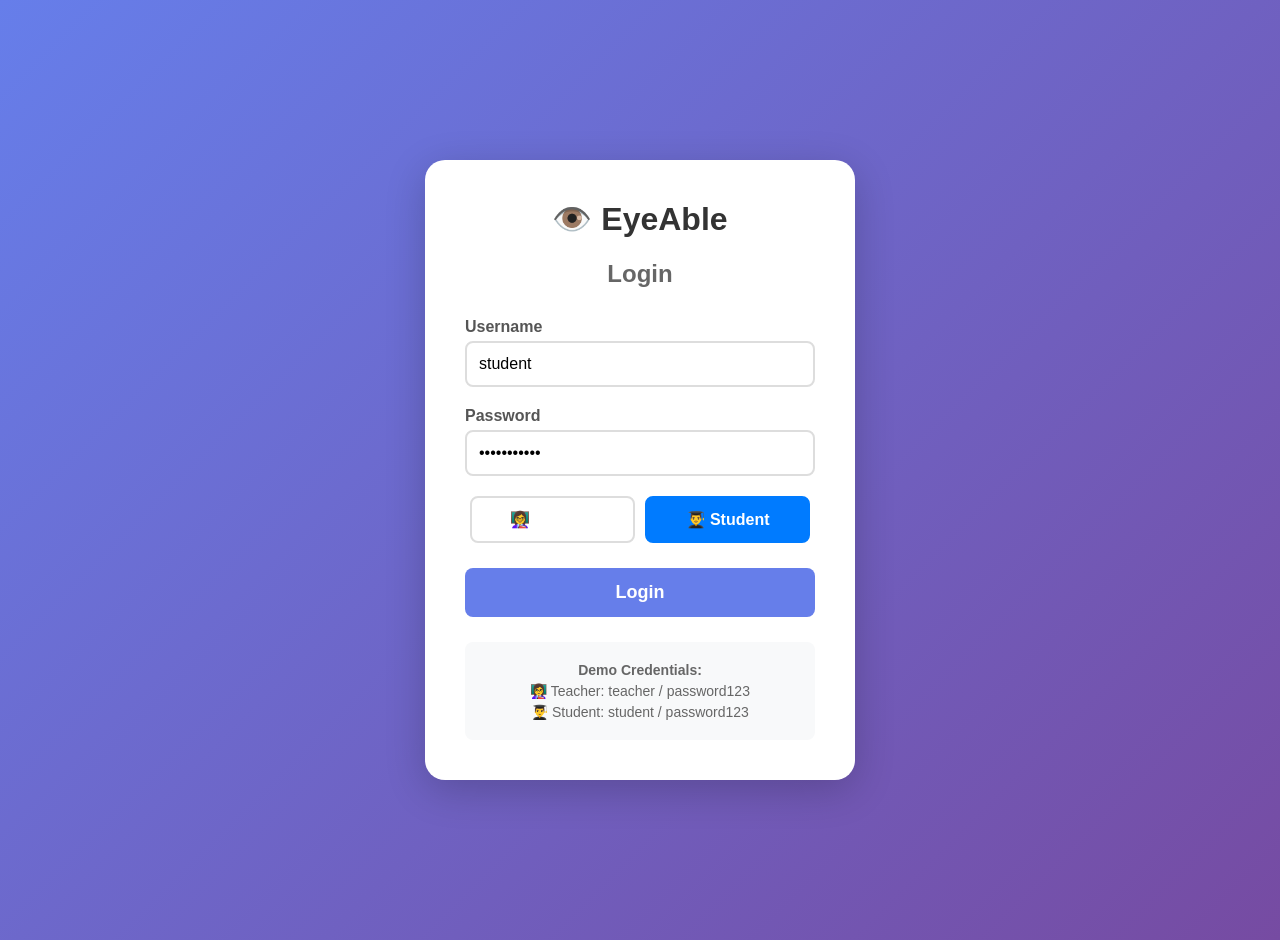
==== login.html @ e3585c5a "Add files via upload" ====
<!DOCTYPE html>
<html>
<head>
  <title>EyeAble - Login</title>
  <link rel="stylesheet" href="style.css">
  <style>
    body {
      font-family: Arial, sans-serif;
      display: flex;
      justify-content: center;
      align-items: center;
      height: 100vh;
      margin: 0;
      background: linear-gradient(135deg, #667eea 0%, #764ba2 100%);
    }
    
    .login-container {
      background: white;
      padding: 40px;
      border-radius: 20px;
      box-shadow: 0 10px 40px rgba(0,0,0,0.2);
      width: 350px;
      text-align: center;
    }
    
    .login-container h1 {
      margin-top: 0;
      color: #333;
      font-size: 32px;
    }
    
    .login-container h2 {
      color: #666;
      font-size: 24px;
      margin-bottom: 30px;
    }
    
    .input-group {
      margin-bottom: 20px;
      text-align: left;
    }
    
    .input-group label {
      display: block;
      margin-bottom: 5px;
      color: #555;
      font-weight: bold;
    }
    
    .input-group input {
      width: 100%;
      padding: 12px;
      border: 2px solid #ddd;
      border-radius: 8px;
      font-size: 16px;
      box-sizing: border-box;
      transition: border-color 0.3s;
    }
    
    .input-group input:focus {
      outline: none;
      border-color: #667eea;
    }
    
    .role-selector {
      display: flex;
      justify-content: space-between;
      margin-bottom: 25px;
    }
    
    .role-btn {
      flex: 1;
      padding: 12px;
      margin: 0 5px;
      border: 2px solid #ddd;
      background: white;
      border-radius: 8px;
      font-size: 16px;
      font-weight: bold;
      cursor: pointer;
      transition: all 0.3s;
    }
    
    .role-btn.active {
      background: #667eea;
      color: white;
      border-color: #667eea;
    }
    
    .role-btn.teacher.active {
      background: #28a745;
      border-color: #28a745;
    }
    
    .role-btn.student.active {
      background: #007bff;
      border-color: #007bff;
    }
    
    .login-btn {
      width: 100%;
      padding: 14px;
      background: #667eea;
      color: white;
      border: none;
      border-radius: 8px;
      font-size: 18px;
      font-weight: bold;
      cursor: pointer;
      transition: background 0.3s;
    }
    
    .login-btn:hover {
      background: #5a67d8;
    }
    
    .error-message {
      color: #dc3545;
      margin-top: 15px;
      font-size: 14px;
      display: none;
    }
    
    .demo-credentials {
      margin-top: 25px;
      padding: 15px;
      background: #f8f9fa;
      border-radius: 8px;
      font-size: 14px;
      color: #666;
    }
    
    .demo-credentials p {
      margin: 5px 0;
    }
  </style>
</head>
<body>
  <div class="login-container">
    <h1>👁️ EyeAble</h1>
    <h2>Login</h2>
    
    <div class="input-group">
      <label>Username</label>
      <input type="text" id="username" placeholder="Enter username" value="student">
    </div>
    
    <div class="input-group">
      <label>Password</label>
      <input type="password" id="password" placeholder="Enter password" value="password123">
    </div>
    
    <div class="role-selector">
      <button class="role-btn teacher" onclick="setRole('teacher')">👩‍🏫 Teacher</button>
      <button class="role-btn student active" onclick="setRole('student')">👨‍🎓 Student</button>
    </div>
    
    <button class="login-btn" onclick="login()">Login</button>
    
    <div class="error-message" id="errorMessage">Invalid username or password</div>
    
    <div class="demo-credentials">
      <p><strong>Demo Credentials:</strong></p>
      <p>👩‍🏫 Teacher: teacher / password123</p>
      <p>👨‍🎓 Student: student / password123</p>
    </div>
  </div>

  <script>
    let selectedRole = 'student';
    
    function setRole(role) {
      selectedRole = role;
      
      // Update button styles
      document.querySelectorAll('.role-btn').forEach(btn => {
        btn.classList.remove('active');
      });
      
      if (role === 'teacher') {
        document.querySelector('.role-btn.teacher').classList.add('active');
      } else {
        document.querySelector('.role-btn.student').classList.add('active');
      }
    }
    
    function login() {
      const username = document.getElementById('username').value;
      const password = document.getElementById('password').value;
      const errorMessage = document.getElementById('errorMessage');
      
      // Simple demo authentication
      if ((username === 'teacher' && password === 'password123') || 
          (username === 'student' && password === 'password123')) {
        
        // Store user info in localStorage
        localStorage.setItem('isLoggedIn', 'true');
        localStorage.setItem('username', username);
        localStorage.setItem('role', selectedRole);
        
        // Redirect based on selected role
        if (selectedRole === 'teacher') {
          window.location.href = 'teacher.html';
        } else {
          window.location.href = 'index.html';
        }
      } else {
        errorMessage.style.display = 'block';
      }
    }
    
    // Clear any existing login data when loading login page
    localStorage.removeItem('isLoggedIn');
    localStorage.removeItem('username');
    localStorage.removeItem('role');
  </script>
</body>
</html>
---- style.css ----
body {
  font-family: Arial, sans-serif;
  text-align: center;
  background: #eef6fb;
  margin: 0;
  padding: 20px;
}

h1 {
  margin-top: 20px;
}

#keyboard {
  display: grid;
  grid-template-columns: repeat(7, 1fr);
  gap: 12px;
  justify-content: center;
  margin: 30px auto;
  width: 90%;
  max-width: 1000px;
}

.key {
  padding: 20px;
  font-size: 22px;
  font-weight: bold;
  border-radius: 12px;
  border: 2px solid #444;
  background: #ffffff;
  color: #000000;
  cursor: pointer;
  box-shadow: 0 3px 6px rgba(0,0,0,0.2);
  transition: 0.2s ease;
}

.key.active {
  background-color: #90ee90 !important;
}

.key:hover {
  background-color: #e0e0e0;
}

textarea {
  width: 70%;
  font-size: 20px;
  padding: 12px;
  margin-top: 15px;
  border-radius: 10px;
  border: 2px solid #ccc;
  resize: none;
}

button {
  padding: 12px 20px;
  font-size: 16px;
  border-radius: 10px;
  border: none;
  background-color: green;
  color: white;
  cursor: pointer;
  transition: background-color 0.3s;
}

button:hover {
  background-color: darkgreen;
}

/* WebGazer container styles */
#webgazerVideoContainer {
  position: fixed !important;
  top: 20px !important;
  left: 20px !important;
  width: 220px !important;
  height: 165px !important;
  z-index: 9999 !important;
  overflow: hidden !important;
  border: 2px solid #444 !important;
  border-radius: 10px !important;
  background-color: #000 !important;
  box-shadow: 0 4px 8px rgba(0,0,0,0.2) !important;
}

#webgazerVideoContainer video {
  width: 100% !important;
  height: 100% !important;
  object-fit: cover !important;
  position: absolute !important;
  top: 50% !important;
  left: 50% !important;
  transform: translate(-50%, -50%) scaleX(1) !important;
}

#webgazerVideoContainer canvas {
  width: 100% !important;
  height: 100% !important;
  position: absolute !important;
  top: 50% !important;
  left: 50% !important;
  transform: translate(-50%, -50%) scaleX(1) !important;
  object-fit: cover !important;
  pointer-events: none !important;
}

#webgazerFaceOverlay,
#webgazerFaceFeedbackBox,
#webgazerPredictionPointsCanvas {
  width: 100% !important;
  height: 100% !important;
  position: absolute !important;
  top: 50% !important;
  left: 50% !important;
  transform: translate(-50%, -50%) scaleX(1) !important;
}

/* Loading indicator */
.loading {
  position: fixed;
  top: 50%;
  left: 50%;
  transform: translate(-50%, -50%);
  background: white;
  padding: 20px 40px;
  border-radius: 10px;
  box-shadow: 0 2px 20px rgba(0,0,0,0.2);
  z-index: 10000;
  font-size: 18px;
  border: 2px solid #007bff;
}

/* User info and logout */
.user-info {
  position: absolute;
  top: 20px;
  left: 20px;
  font-weight: bold;
  color: #333;
  background: white;
  padding: 8px 15px;
  border-radius: 20px;
  box-shadow: 0 2px 5px rgba(0,0,0,0.1);
}

.logout-btn {
  position: absolute;
  top: 20px;
  right: 20px;
  background-color: #dc3545;
  padding: 10px 20px;
  z-index: 1000;
}

.logout-btn:hover {
  background-color: #c82333;
}
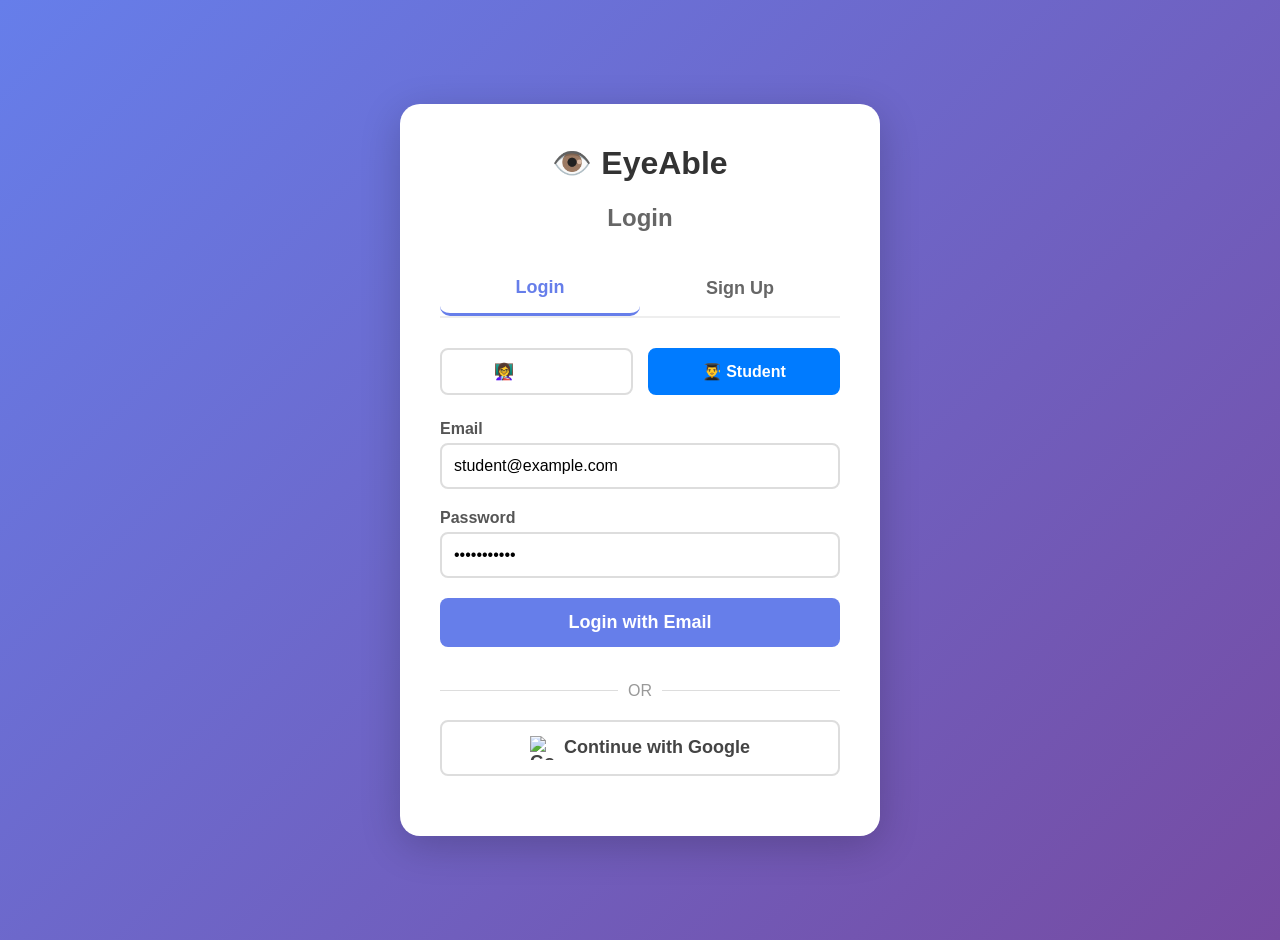
==== commit 280e9be6: "Add files via upload" ====
--- a/login.html
+++ b/login.html
@@ -1,7 +1,7 @@
 <!DOCTYPE html>
 <html>
 <head>
-  <title>EyeAble - Login</title>
+  <title>EyeAble - Authentication</title>
   <link rel="stylesheet" href="style.css">
   <style>
     body {
@@ -9,30 +9,73 @@
       display: flex;
       justify-content: center;
       align-items: center;
-      height: 100vh;
+      min-height: 100vh;
       margin: 0;
       background: linear-gradient(135deg, #667eea 0%, #764ba2 100%);
-    }
-    
-    .login-container {
+      padding: 20px;
+    }
+    
+    .auth-container {
       background: white;
       padding: 40px;
       border-radius: 20px;
       box-shadow: 0 10px 40px rgba(0,0,0,0.2);
-      width: 350px;
+      width: 400px;
+      max-width: 100%;
       text-align: center;
     }
     
-    .login-container h1 {
+    .auth-container h1 {
       margin-top: 0;
       color: #333;
       font-size: 32px;
     }
     
-    .login-container h2 {
+    .auth-container h2 {
       color: #666;
       font-size: 24px;
       margin-bottom: 30px;
+    }
+    
+    .tab-container {
+      display: flex;
+      margin-bottom: 30px;
+      border-bottom: 2px solid #eee;
+    }
+    
+    .tab {
+      flex: 1;
+      padding: 15px;
+      font-size: 18px;
+      font-weight: bold;
+      background: none;
+      border: none;
+      cursor: pointer;
+      color: #666;
+      transition: all 0.3s;
+    }
+    
+    .tab.active {
+      color: #667eea;
+      border-bottom: 3px solid #667eea;
+    }
+    
+    .tab.teacher-tab.active {
+      color: #28a745;
+      border-bottom-color: #28a745;
+    }
+    
+    .tab.student-tab.active {
+      color: #007bff;
+      border-bottom-color: #007bff;
+    }
+    
+    .auth-form {
+      display: none;
+    }
+    
+    .auth-form.active {
+      display: block;
     }
     
     .input-group {
@@ -62,42 +105,7 @@
       border-color: #667eea;
     }
     
-    .role-selector {
-      display: flex;
-      justify-content: space-between;
-      margin-bottom: 25px;
-    }
-    
-    .role-btn {
-      flex: 1;
-      padding: 12px;
-      margin: 0 5px;
-      border: 2px solid #ddd;
-      background: white;
-      border-radius: 8px;
-      font-size: 16px;
-      font-weight: bold;
-      cursor: pointer;
-      transition: all 0.3s;
-    }
-    
-    .role-btn.active {
-      background: #667eea;
-      color: white;
-      border-color: #667eea;
-    }
-    
-    .role-btn.teacher.active {
-      background: #28a745;
-      border-color: #28a745;
-    }
-    
-    .role-btn.student.active {
-      background: #007bff;
-      border-color: #007bff;
-    }
-    
-    .login-btn {
+    .auth-btn {
       width: 100%;
       padding: 14px;
       background: #667eea;
@@ -108,111 +116,473 @@
       font-weight: bold;
       cursor: pointer;
       transition: background 0.3s;
-    }
-    
-    .login-btn:hover {
+      margin-bottom: 15px;
+    }
+    
+    .auth-btn:hover {
       background: #5a67d8;
+    }
+    
+    .google-btn {
+      width: 100%;
+      padding: 14px;
+      background: white;
+      color: #444;
+      border: 2px solid #ddd;
+      border-radius: 8px;
+      font-size: 18px;
+      font-weight: bold;
+      cursor: pointer;
+      transition: all 0.3s;
+      display: flex;
+      align-items: center;
+      justify-content: center;
+      gap: 10px;
+      margin-bottom: 20px;
+    }
+    
+    .google-btn:hover {
+      background: #f8f9fa;
+      border-color: #4285f4;
+    }
+    
+    .google-btn img {
+      width: 24px;
+      height: 24px;
+    }
+    
+    .role-selector {
+      display: flex;
+      gap: 15px;
+      margin-bottom: 25px;
+    }
+    
+    .role-btn {
+      flex: 1;
+      padding: 12px;
+      border: 2px solid #ddd;
+      background: white;
+      border-radius: 8px;
+      font-size: 16px;
+      font-weight: bold;
+      cursor: pointer;
+      transition: all 0.3s;
+    }
+    
+    .role-btn.teacher.active {
+      background: #28a745;
+      color: white;
+      border-color: #28a745;
+    }
+    
+    .role-btn.student.active {
+      background: #007bff;
+      color: white;
+      border-color: #007bff;
     }
     
     .error-message {
       color: #dc3545;
-      margin-top: 15px;
+      margin: 15px 0;
       font-size: 14px;
       display: none;
-    }
-    
-    .demo-credentials {
-      margin-top: 25px;
-      padding: 15px;
-      background: #f8f9fa;
-      border-radius: 8px;
+      padding: 10px;
+      background: #f8d7da;
+      border-radius: 5px;
+    }
+    
+    .success-message {
+      color: #28a745;
+      margin: 15px 0;
       font-size: 14px;
+      display: none;
+      padding: 10px;
+      background: #d4edda;
+      border-radius: 5px;
+    }
+    
+    .switch-form {
+      margin-top: 20px;
       color: #666;
     }
     
-    .demo-credentials p {
-      margin: 5px 0;
+    .switch-form a {
+      color: #667eea;
+      text-decoration: none;
+      font-weight: bold;
+      cursor: pointer;
+    }
+    
+    .switch-form a:hover {
+      text-decoration: underline;
+    }
+    
+    .divider {
+      display: flex;
+      align-items: center;
+      text-align: center;
+      color: #999;
+      margin: 20px 0;
+    }
+    
+    .divider::before,
+    .divider::after {
+      content: '';
+      flex: 1;
+      border-bottom: 1px solid #ddd;
+    }
+    
+    .divider span {
+      padding: 0 10px;
     }
   </style>
 </head>
 <body>
-  <div class="login-container">
+  <div class="auth-container">
     <h1>👁️ EyeAble</h1>
-    <h2>Login</h2>
-    
-    <div class="input-group">
-      <label>Username</label>
-      <input type="text" id="username" placeholder="Enter username" value="student">
+    <h2 id="formTitle">Login</h2>
+    
+    <div class="tab-container">
+      <button class="tab login-tab active" onclick="switchTab('login')">Login</button>
+      <button class="tab signup-tab" onclick="switchTab('signup')">Sign Up</button>
     </div>
     
-    <div class="input-group">
-      <label>Password</label>
-      <input type="password" id="password" placeholder="Enter password" value="password123">
+    <!-- Login Form -->
+    <div id="loginForm" class="auth-form active">
+      <div class="role-selector">
+        <button class="role-btn teacher" onclick="setRole('teacher', 'login')">👩‍🏫 Teacher</button>
+        <button class="role-btn student active" onclick="setRole('student', 'login')">👨‍🎓 Student</button>
+      </div>
+      
+      <div class="input-group">
+        <label>Email</label>
+        <input type="email" id="loginEmail" placeholder="Enter your email" value="student@example.com">
+      </div>
+      
+      <div class="input-group">
+        <label>Password</label>
+        <input type="password" id="loginPassword" placeholder="Enter your password" value="password123">
+      </div>
+      
+      <button class="auth-btn" onclick="loginWithEmail()">Login with Email</button>
+      
+      <div class="divider">
+        <span>OR</span>
+      </div>
+      
+      <button class="google-btn" onclick="loginWithGoogle()">
+        <img src="https://www.google.com/favicon.ico" alt="Google">
+        Continue with Google
+      </button>
+      
+      <div class="error-message" id="loginError"></div>
     </div>
     
-    <div class="role-selector">
-      <button class="role-btn teacher" onclick="setRole('teacher')">👩‍🏫 Teacher</button>
-      <button class="role-btn student active" onclick="setRole('student')">👨‍🎓 Student</button>
-    </div>
-    
-    <button class="login-btn" onclick="login()">Login</button>
-    
-    <div class="error-message" id="errorMessage">Invalid username or password</div>
-    
-    <div class="demo-credentials">
-      <p><strong>Demo Credentials:</strong></p>
-      <p>👩‍🏫 Teacher: teacher / password123</p>
-      <p>👨‍🎓 Student: student / password123</p>
+    <!-- Signup Form -->
+    <div id="signupForm" class="auth-form">
+      <div class="role-selector">
+        <button class="role-btn teacher" onclick="setRole('teacher', 'signup')">👩‍🏫 Teacher</button>
+        <button class="role-btn student active" onclick="setRole('student', 'signup')">👨‍🎓 Student</button>
+      </div>
+      
+      <div class="input-group">
+        <label>Full Name</label>
+        <input type="text" id="signupName" placeholder="Enter your full name">
+      </div>
+      
+      <div class="input-group">
+        <label>Email</label>
+        <input type="email" id="signupEmail" placeholder="Enter your email">
+      </div>
+      
+      <div class="input-group">
+        <label>Password</label>
+        <input type="password" id="signupPassword" placeholder="Choose a password (min. 6 characters)">
+      </div>
+      
+      <div class="input-group">
+        <label>Confirm Password</label>
+        <input type="password" id="signupConfirmPassword" placeholder="Confirm your password">
+      </div>
+      
+      <button class="auth-btn" onclick="signupWithEmail()">Create Account</button>
+      
+      <div class="divider">
+        <span>OR</span>
+      </div>
+      
+      <button class="google-btn" onclick="loginWithGoogle()">
+        <img src="https://www.google.com/favicon.ico" alt="Google">
+        Sign up with Google
+      </button>
+      
+      <div class="success-message" id="signupSuccess"></div>
+      <div class="error-message" id="signupError"></div>
     </div>
   </div>
 
+  <script src="https://www.gstatic.com/firebasejs/8.10.0/firebase-app.js"></script>
+  <script src="https://www.gstatic.com/firebasejs/8.10.0/firebase-auth.js"></script>
+  <script src="https://www.gstatic.com/firebasejs/8.10.0/firebase-database.js"></script>
+
   <script>
+    // Firebase Configuration
+    const firebaseConfig = {
+      apiKey: "AIzaSyAvOGMmLgbeZwpVpOAWeH5ilU077uOmz2s",
+      authDomain: "eyeable-2026.firebaseapp.com",
+      databaseURL: "https://eyeable-2026-default-rtdb.firebaseio.com",
+      projectId: "eyeable-2026",
+      storageBucket: "eyeable-2026.firebasestorage.app",
+      messagingSenderId: "29944050006",
+      appId: "1:29944050006:web:33515697c3aac35432e6f7",
+      measurementId: "G-YMPV5EPEDV"
+    };
+
+    // Initialize Firebase
+    firebase.initializeApp(firebaseConfig);
+    const auth = firebase.auth();
+    const database = firebase.database();
+
+    // State variables
     let selectedRole = 'student';
-    
-    function setRole(role) {
+    let currentForm = 'login';
+
+    // Sign out any existing user on page load to force account selection
+    auth.signOut();
+
+    // Tab switching
+    function switchTab(tab) {
+      currentForm = tab;
+      
+      // Update tab styles
+      document.querySelectorAll('.tab').forEach(t => t.classList.remove('active'));
+      if (tab === 'login') {
+        document.querySelector('.login-tab').classList.add('active');
+        document.getElementById('loginForm').classList.add('active');
+        document.getElementById('signupForm').classList.remove('active');
+        document.getElementById('formTitle').textContent = 'Login';
+      } else {
+        document.querySelector('.signup-tab').classList.add('active');
+        document.getElementById('signupForm').classList.add('active');
+        document.getElementById('loginForm').classList.remove('active');
+        document.getElementById('formTitle').textContent = 'Sign Up';
+      }
+      
+      // Reset role to student for both forms
+      setRole('student', tab);
+    }
+
+    // Role selection
+    function setRole(role, form) {
       selectedRole = role;
       
-      // Update button styles
-      document.querySelectorAll('.role-btn').forEach(btn => {
+      // Update button styles for the active form
+      const formSelector = form === 'login' ? '#loginForm' : '#signupForm';
+      document.querySelectorAll(`${formSelector} .role-btn`).forEach(btn => {
         btn.classList.remove('active');
       });
       
       if (role === 'teacher') {
-        document.querySelector('.role-btn.teacher').classList.add('active');
+        document.querySelector(`${formSelector} .role-btn.teacher`).classList.add('active');
       } else {
-        document.querySelector('.role-btn.student').classList.add('active');
-      }
-    }
-    
-    function login() {
-      const username = document.getElementById('username').value;
-      const password = document.getElementById('password').value;
-      const errorMessage = document.getElementById('errorMessage');
-      
-      // Simple demo authentication
-      if ((username === 'teacher' && password === 'password123') || 
-          (username === 'student' && password === 'password123')) {
-        
-        // Store user info in localStorage
-        localStorage.setItem('isLoggedIn', 'true');
-        localStorage.setItem('username', username);
-        localStorage.setItem('role', selectedRole);
-        
-        // Redirect based on selected role
-        if (selectedRole === 'teacher') {
-          window.location.href = 'teacher.html';
+        document.querySelector(`${formSelector} .role-btn.student`).classList.add('active');
+      }
+    }
+
+    // Email/Password Signup
+    async function signupWithEmail() {
+      const name = document.getElementById('signupName').value;
+      const email = document.getElementById('signupEmail').value;
+      const password = document.getElementById('signupPassword').value;
+      const confirmPassword = document.getElementById('signupConfirmPassword').value;
+      
+      // Clear previous messages
+      document.getElementById('signupError').style.display = 'none';
+      document.getElementById('signupSuccess').style.display = 'none';
+      
+      // Validation
+      if (!name || !email || !password || !confirmPassword) {
+        showError('signupError', 'Please fill in all fields');
+        return;
+      }
+      
+      if (password.length < 6) {
+        showError('signupError', 'Password must be at least 6 characters');
+        return;
+      }
+      
+      if (password !== confirmPassword) {
+        showError('signupError', 'Passwords do not match');
+        return;
+      }
+      
+      try {
+        // Create user with email and password
+        const userCredential = await auth.createUserWithEmailAndPassword(email, password);
+        const user = userCredential.user;
+        
+        // Update profile with display name
+        await user.updateProfile({
+          displayName: name
+        });
+        
+        // Save user data to database
+        await database.ref('users/' + user.uid).set({
+          name: name,
+          email: email,
+          role: selectedRole,
+          createdAt: new Date().toISOString()
+        });
+        
+        // Show success message
+        showSuccess('signupSuccess', 'Account created successfully! Redirecting...');
+        
+        // Redirect after short delay
+        setTimeout(() => {
+          redirectToDashboard(selectedRole);
+        }, 1500);
+        
+      } catch (error) {
+        console.error('Signup error:', error);
+        let errorMessage = 'Signup failed. ';
+        switch (error.code) {
+          case 'auth/email-already-in-use':
+            errorMessage += 'Email is already registered.';
+            break;
+          case 'auth/invalid-email':
+            errorMessage += 'Invalid email address.';
+            break;
+          case 'auth/weak-password':
+            errorMessage += 'Password is too weak.';
+            break;
+          default:
+            errorMessage += error.message;
+        }
+        showError('signupError', errorMessage);
+      }
+    }
+
+    // Email/Password Login
+    async function loginWithEmail() {
+      const email = document.getElementById('loginEmail').value;
+      const password = document.getElementById('loginPassword').value;
+      
+      document.getElementById('loginError').style.display = 'none';
+      
+      if (!email || !password) {
+        showError('loginError', 'Please enter email and password');
+        return;
+      }
+      
+      try {
+        const userCredential = await auth.signInWithEmailAndPassword(email, password);
+        const user = userCredential.user;
+        
+        // Get user role from database
+        const snapshot = await database.ref('users/' + user.uid).once('value');
+        const userData = snapshot.val();
+        
+        if (userData && userData.role) {
+          redirectToDashboard(userData.role);
         } else {
-          window.location.href = 'index.html';
+          // If no role found, assign the selected role
+          await database.ref('users/' + user.uid).update({
+            role: selectedRole
+          });
+          redirectToDashboard(selectedRole);
         }
+        
+      } catch (error) {
+        console.error('Login error:', error);
+        let errorMessage = 'Login failed. ';
+        switch (error.code) {
+          case 'auth/user-not-found':
+            errorMessage += 'User not found.';
+            break;
+          case 'auth/wrong-password':
+            errorMessage += 'Incorrect password.';
+            break;
+          case 'auth/invalid-email':
+            errorMessage += 'Invalid email address.';
+            break;
+          case 'auth/user-disabled':
+            errorMessage += 'This account has been disabled.';
+            break;
+          default:
+            errorMessage += error.message;
+        }
+        showError('loginError', errorMessage);
+      }
+    }
+
+    // Google Sign-In - FIXED VERSION
+    async function loginWithGoogle() {
+      const provider = new firebase.auth.GoogleAuthProvider();
+      
+      // Force account selection every time
+      provider.setCustomParameters({
+        prompt: 'select_account',
+        authuser: '-1'
+      });
+      
+      try {
+        const result = await auth.signInWithPopup(provider);
+        const user = result.user;
+        
+        // Check if user exists in database
+        const snapshot = await database.ref('users/' + user.uid).once('value');
+        
+        if (!snapshot.exists()) {
+          // New user - save to database with selected role
+          await database.ref('users/' + user.uid).set({
+            name: user.displayName,
+            email: user.email,
+            role: selectedRole,
+            createdAt: new Date().toISOString()
+          });
+          redirectToDashboard(selectedRole);
+        } else {
+          // Existing user - get role from database
+          const userData = snapshot.val();
+          redirectToDashboard(userData.role);
+        }
+        
+      } catch (error) {
+        console.error('Google login error:', error);
+        const errorElement = currentForm === 'login' ? 'loginError' : 'signupError';
+        showError(errorElement, 'Google sign-in failed: ' + error.message);
+      }
+    }
+
+    function redirectToDashboard(role) {
+      // Store minimal info in localStorage for UI
+      localStorage.setItem('isLoggedIn', 'true');
+      localStorage.setItem('username', auth.currentUser.displayName || auth.currentUser.email);
+      localStorage.setItem('role', role);
+      
+      // Redirect based on role
+      if (role === 'teacher') {
+        window.location.href = 'teacher.html';
       } else {
-        errorMessage.style.display = 'block';
-      }
-    }
-    
-    // Clear any existing login data when loading login page
-    localStorage.removeItem('isLoggedIn');
-    localStorage.removeItem('username');
-    localStorage.removeItem('role');
+        window.location.href = 'index.html';
+      }
+    }
+
+    // Helper functions
+    function showError(elementId, message) {
+      const element = document.getElementById(elementId);
+      element.textContent = message;
+      element.style.display = 'block';
+    }
+
+    function showSuccess(elementId, message) {
+      const element = document.getElementById(elementId);
+      element.textContent = message;
+      element.style.display = 'block';
+    }
+
+    // Initialize with student role
+    setRole('student', 'login');
   </script>
 </body>
 </html>
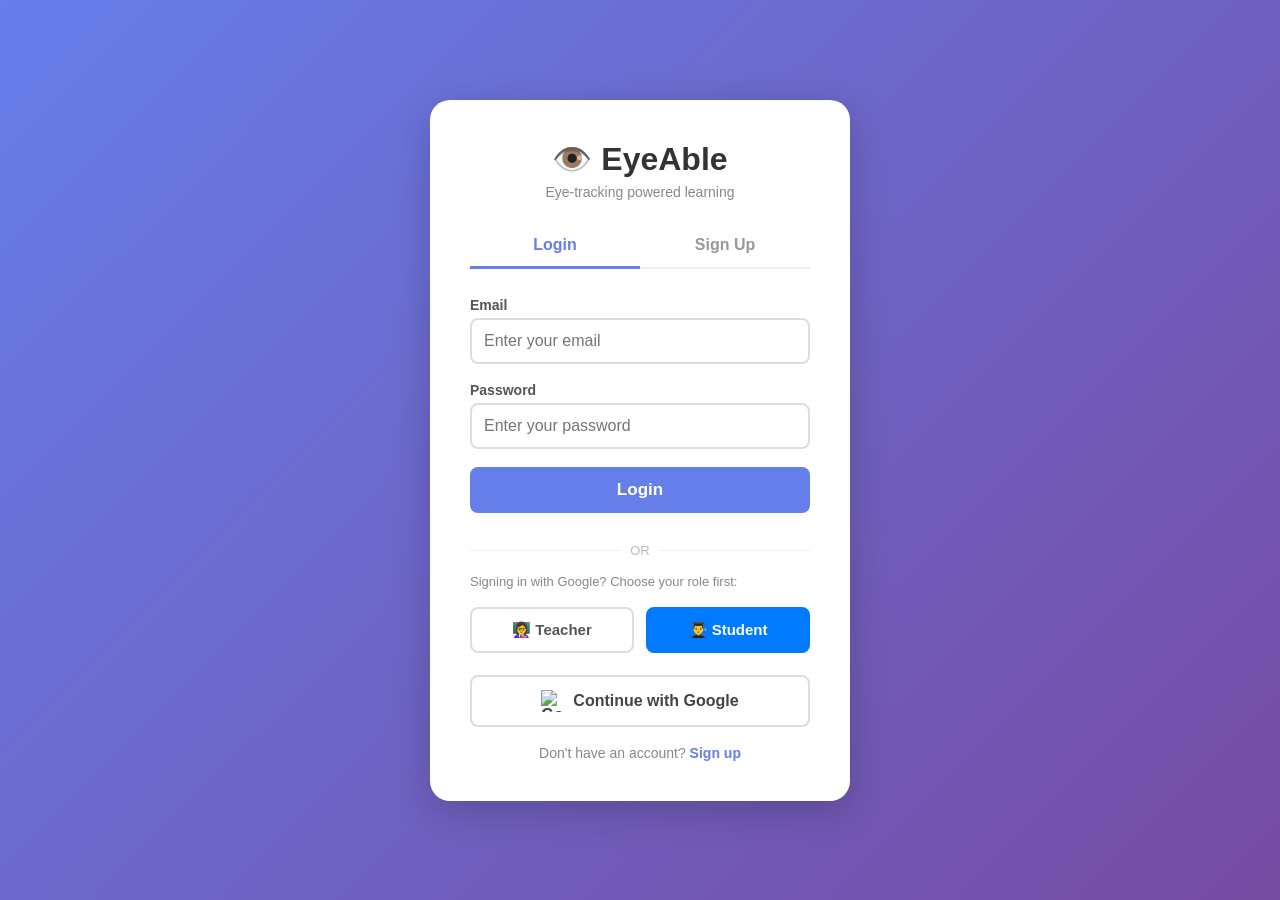
==== commit 0dcd70fb: "Enhance Teacher Dashboard UI and functionality - Updated page title to "EyeAble - Teacher Dashboard"" ====
--- a/login.html
+++ b/login.html
@@ -1,332 +1,218 @@
 <!DOCTYPE html>
 <html>
 <head>
-  <title>EyeAble - Authentication</title>
-  <link rel="stylesheet" href="style.css">
+  <title>EyeAble - Login</title>
   <style>
+    * { box-sizing: border-box; margin: 0; padding: 0; }
     body {
       font-family: Arial, sans-serif;
       display: flex;
       justify-content: center;
       align-items: center;
       min-height: 100vh;
-      margin: 0;
       background: linear-gradient(135deg, #667eea 0%, #764ba2 100%);
       padding: 20px;
     }
-    
     .auth-container {
       background: white;
       padding: 40px;
       border-radius: 20px;
       box-shadow: 0 10px 40px rgba(0,0,0,0.2);
-      width: 400px;
+      width: 420px;
       max-width: 100%;
       text-align: center;
     }
-    
-    .auth-container h1 {
-      margin-top: 0;
-      color: #333;
-      font-size: 32px;
-    }
-    
-    .auth-container h2 {
-      color: #666;
-      font-size: 24px;
-      margin-bottom: 30px;
-    }
-    
+    .auth-container h1 { color: #333; font-size: 32px; margin-bottom: 6px; }
+    .auth-container .subtitle { color: #888; font-size: 14px; margin-bottom: 24px; }
     .tab-container {
       display: flex;
-      margin-bottom: 30px;
+      margin-bottom: 28px;
       border-bottom: 2px solid #eee;
     }
-    
     .tab {
       flex: 1;
-      padding: 15px;
-      font-size: 18px;
+      padding: 12px;
+      font-size: 16px;
       font-weight: bold;
       background: none;
       border: none;
       cursor: pointer;
-      color: #666;
-      transition: all 0.3s;
-    }
-    
-    .tab.active {
-      color: #667eea;
-      border-bottom: 3px solid #667eea;
-    }
-    
-    .tab.teacher-tab.active {
-      color: #28a745;
-      border-bottom-color: #28a745;
-    }
-    
-    .tab.student-tab.active {
-      color: #007bff;
-      border-bottom-color: #007bff;
-    }
-    
-    .auth-form {
-      display: none;
-    }
-    
-    .auth-form.active {
-      display: block;
-    }
-    
-    .input-group {
-      margin-bottom: 20px;
-      text-align: left;
-    }
-    
-    .input-group label {
-      display: block;
-      margin-bottom: 5px;
-      color: #555;
-      font-weight: bold;
-    }
-    
+      color: #999;
+      transition: color 0.2s;
+    }
+    .tab.active { color: #667eea; border-bottom: 3px solid #667eea; margin-bottom: -2px; }
+    .auth-form { display: none; }
+    .auth-form.active { display: block; }
+    .input-group { margin-bottom: 18px; text-align: left; }
+    .input-group label { display: block; margin-bottom: 5px; color: #555; font-weight: bold; font-size: 14px; }
     .input-group input {
       width: 100%;
       padding: 12px;
       border: 2px solid #ddd;
       border-radius: 8px;
       font-size: 16px;
-      box-sizing: border-box;
-      transition: border-color 0.3s;
-    }
-    
-    .input-group input:focus {
-      outline: none;
-      border-color: #667eea;
-    }
-    
-    .auth-btn {
-      width: 100%;
-      padding: 14px;
-      background: #667eea;
-      color: white;
-      border: none;
-      border-radius: 8px;
-      font-size: 18px;
-      font-weight: bold;
-      cursor: pointer;
-      transition: background 0.3s;
-      margin-bottom: 15px;
-    }
-    
-    .auth-btn:hover {
-      background: #5a67d8;
-    }
-    
-    .google-btn {
-      width: 100%;
-      padding: 14px;
-      background: white;
-      color: #444;
-      border: 2px solid #ddd;
-      border-radius: 8px;
-      font-size: 18px;
-      font-weight: bold;
-      cursor: pointer;
-      transition: all 0.3s;
-      display: flex;
-      align-items: center;
-      justify-content: center;
-      gap: 10px;
-      margin-bottom: 20px;
-    }
-    
-    .google-btn:hover {
-      background: #f8f9fa;
-      border-color: #4285f4;
-    }
-    
-    .google-btn img {
-      width: 24px;
-      height: 24px;
-    }
-    
+      transition: border-color 0.2s;
+    }
+    .input-group input:focus { outline: none; border-color: #667eea; }
     .role-selector {
       display: flex;
-      gap: 15px;
-      margin-bottom: 25px;
-    }
-    
+      gap: 12px;
+      margin-bottom: 22px;
+    }
+    .role-note { font-size: 13px; color: #888; margin-bottom: 18px; text-align: left; }
     .role-btn {
       flex: 1;
       padding: 12px;
       border: 2px solid #ddd;
       background: white;
       border-radius: 8px;
+      font-size: 15px;
+      font-weight: bold;
+      cursor: pointer;
+      transition: all 0.2s;
+      color: #555;
+    }
+    .role-btn.teacher.active { background: #28a745; color: white; border-color: #28a745; }
+    .role-btn.student.active { background: #007bff; color: white; border-color: #007bff; }
+    .auth-btn {
+      width: 100%;
+      padding: 13px;
+      background: #667eea;
+      color: white;
+      border: none;
+      border-radius: 8px;
+      font-size: 17px;
+      font-weight: bold;
+      cursor: pointer;
+      margin-bottom: 14px;
+      transition: background 0.2s;
+    }
+    .auth-btn:hover { background: #5a67d8; }
+    .google-btn {
+      width: 100%;
+      padding: 13px;
+      background: white;
+      color: #444;
+      border: 2px solid #ddd;
+      border-radius: 8px;
       font-size: 16px;
       font-weight: bold;
       cursor: pointer;
-      transition: all 0.3s;
-    }
-    
-    .role-btn.teacher.active {
-      background: #28a745;
-      color: white;
-      border-color: #28a745;
-    }
-    
-    .role-btn.student.active {
-      background: #007bff;
-      color: white;
-      border-color: #007bff;
-    }
-    
-    .error-message {
+      display: flex;
+      align-items: center;
+      justify-content: center;
+      gap: 10px;
+      margin-bottom: 18px;
+      transition: all 0.2s;
+    }
+    .google-btn:hover { background: #f8f9fa; border-color: #4285f4; }
+    .google-btn img { width: 22px; height: 22px; }
+    .divider {
+      display: flex;
+      align-items: center;
+      color: #bbb;
+      margin: 16px 0;
+      font-size: 13px;
+    }
+    .divider::before, .divider::after { content: ''; flex: 1; border-bottom: 1px solid #eee; }
+    .divider span { padding: 0 10px; }
+    .error-msg {
       color: #dc3545;
-      margin: 15px 0;
+      background: #f8d7da;
+      border-radius: 6px;
+      padding: 10px;
       font-size: 14px;
+      margin-bottom: 12px;
       display: none;
+    }
+    .success-msg {
+      color: #155724;
+      background: #d4edda;
+      border-radius: 6px;
       padding: 10px;
-      background: #f8d7da;
-      border-radius: 5px;
-    }
-    
-    .success-message {
-      color: #28a745;
-      margin: 15px 0;
       font-size: 14px;
+      margin-bottom: 12px;
       display: none;
-      padding: 10px;
-      background: #d4edda;
-      border-radius: 5px;
-    }
-    
-    .switch-form {
-      margin-top: 20px;
-      color: #666;
-    }
-    
-    .switch-form a {
-      color: #667eea;
-      text-decoration: none;
-      font-weight: bold;
-      cursor: pointer;
-    }
-    
-    .switch-form a:hover {
-      text-decoration: underline;
-    }
-    
-    .divider {
-      display: flex;
-      align-items: center;
-      text-align: center;
-      color: #999;
-      margin: 20px 0;
-    }
-    
-    .divider::before,
-    .divider::after {
-      content: '';
-      flex: 1;
-      border-bottom: 1px solid #ddd;
-    }
-    
-    .divider span {
-      padding: 0 10px;
-    }
+    }
+    .switch-link { color: #888; font-size: 14px; margin-top: 10px; }
+    .switch-link a { color: #667eea; text-decoration: none; font-weight: bold; cursor: pointer; }
+    .switch-link a:hover { text-decoration: underline; }
   </style>
 </head>
 <body>
   <div class="auth-container">
     <h1>👁️ EyeAble</h1>
-    <h2 id="formTitle">Login</h2>
-    
+    <p class="subtitle">Eye-tracking powered learning</p>
+
     <div class="tab-container">
-      <button class="tab login-tab active" onclick="switchTab('login')">Login</button>
-      <button class="tab signup-tab" onclick="switchTab('signup')">Sign Up</button>
+      <button class="tab active" onclick="switchTab('login')">Login</button>
+      <button class="tab" onclick="switchTab('signup')">Sign Up</button>
     </div>
-    
-    <!-- Login Form -->
+
+    <!-- LOGIN FORM -->
     <div id="loginForm" class="auth-form active">
+      <div class="input-group">
+        <label>Email</label>
+        <input type="email" id="loginEmail" placeholder="Enter your email">
+      </div>
+      <div class="input-group">
+        <label>Password</label>
+        <input type="password" id="loginPassword" placeholder="Enter your password">
+      </div>
+      <div class="error-msg" id="loginError"></div>
+      <button class="auth-btn" onclick="loginWithEmail()">Login</button>
+      <div class="divider"><span>OR</span></div>
+      <p class="role-note">Signing in with Google? Choose your role first:</p>
       <div class="role-selector">
-        <button class="role-btn teacher" onclick="setRole('teacher', 'login')">👩‍🏫 Teacher</button>
-        <button class="role-btn student active" onclick="setRole('student', 'login')">👨‍🎓 Student</button>
-      </div>
-      
-      <div class="input-group">
-        <label>Email</label>
-        <input type="email" id="loginEmail" placeholder="Enter your email" value="student@example.com">
-      </div>
-      
-      <div class="input-group">
-        <label>Password</label>
-        <input type="password" id="loginPassword" placeholder="Enter your password" value="password123">
-      </div>
-      
-      <button class="auth-btn" onclick="loginWithEmail()">Login with Email</button>
-      
-      <div class="divider">
-        <span>OR</span>
-      </div>
-      
+        <button class="role-btn teacher" id="loginTeacherBtn" onclick="setLoginRole('teacher')">👩‍🏫 Teacher</button>
+        <button class="role-btn student active" id="loginStudentBtn" onclick="setLoginRole('student')">👨‍🎓 Student</button>
+      </div>
       <button class="google-btn" onclick="loginWithGoogle()">
         <img src="https://www.google.com/favicon.ico" alt="Google">
         Continue with Google
       </button>
-      
-      <div class="error-message" id="loginError"></div>
+      <div class="switch-link">Don't have an account? <a onclick="switchTab('signup')">Sign up</a></div>
     </div>
-    
-    <!-- Signup Form -->
+
+    <!-- SIGNUP FORM -->
     <div id="signupForm" class="auth-form">
+      <p class="role-note">Select your role:</p>
       <div class="role-selector">
-        <button class="role-btn teacher" onclick="setRole('teacher', 'signup')">👩‍🏫 Teacher</button>
-        <button class="role-btn student active" onclick="setRole('student', 'signup')">👨‍🎓 Student</button>
-      </div>
-      
+        <button class="role-btn teacher" id="signupTeacherBtn" onclick="setSignupRole('teacher')">👩‍🏫 Teacher</button>
+        <button class="role-btn student active" id="signupStudentBtn" onclick="setSignupRole('student')">👨‍🎓 Student</button>
+      </div>
       <div class="input-group">
         <label>Full Name</label>
-        <input type="text" id="signupName" placeholder="Enter your full name">
-      </div>
-      
+        <input type="text" id="signupName" placeholder="Enter your name">
+      </div>
       <div class="input-group">
         <label>Email</label>
         <input type="email" id="signupEmail" placeholder="Enter your email">
       </div>
-      
       <div class="input-group">
         <label>Password</label>
-        <input type="password" id="signupPassword" placeholder="Choose a password (min. 6 characters)">
-      </div>
-      
+        <input type="password" id="signupPassword" placeholder="At least 6 characters">
+      </div>
       <div class="input-group">
         <label>Confirm Password</label>
-        <input type="password" id="signupConfirmPassword" placeholder="Confirm your password">
-      </div>
-      
+        <input type="password" id="signupConfirmPassword" placeholder="Repeat password">
+      </div>
+      <div class="error-msg" id="signupError"></div>
+      <div class="success-msg" id="signupSuccess"></div>
       <button class="auth-btn" onclick="signupWithEmail()">Create Account</button>
-      
-      <div class="divider">
-        <span>OR</span>
-      </div>
-      
+      <div class="divider"><span>OR</span></div>
       <button class="google-btn" onclick="loginWithGoogle()">
         <img src="https://www.google.com/favicon.ico" alt="Google">
         Sign up with Google
       </button>
-      
-      <div class="success-message" id="signupSuccess"></div>
-      <div class="error-message" id="signupError"></div>
+      <div class="switch-link">Already have an account? <a onclick="switchTab('login')">Login</a></div>
     </div>
   </div>
 
   <script src="https://www.gstatic.com/firebasejs/8.10.0/firebase-app.js"></script>
   <script src="https://www.gstatic.com/firebasejs/8.10.0/firebase-auth.js"></script>
   <script src="https://www.gstatic.com/firebasejs/8.10.0/firebase-database.js"></script>
-
   <script>
-    // Firebase Configuration
     const firebaseConfig = {
       apiKey: "AIzaSyAvOGMmLgbeZwpVpOAWeH5ilU077uOmz2s",
       authDomain: "eyeable-2026.firebaseapp.com",
@@ -338,251 +224,133 @@
       measurementId: "G-YMPV5EPEDV"
     };
 
-    // Initialize Firebase
     firebase.initializeApp(firebaseConfig);
     const auth = firebase.auth();
     const database = firebase.database();
 
-    // State variables
-    let selectedRole = 'student';
-    let currentForm = 'login';
-
-    // Sign out any existing user on page load to force account selection
-    auth.signOut();
-
-    // Tab switching
+    let loginRole = 'student';   // used only for Google sign-in on login tab
+    let signupRole = 'student';  // used for all signup paths
+
+    auth.signOut(); // always force fresh login
+
     function switchTab(tab) {
-      currentForm = tab;
-      
-      // Update tab styles
       document.querySelectorAll('.tab').forEach(t => t.classList.remove('active'));
+      document.querySelectorAll('.auth-form').forEach(f => f.classList.remove('active'));
       if (tab === 'login') {
-        document.querySelector('.login-tab').classList.add('active');
+        document.querySelectorAll('.tab')[0].classList.add('active');
         document.getElementById('loginForm').classList.add('active');
-        document.getElementById('signupForm').classList.remove('active');
-        document.getElementById('formTitle').textContent = 'Login';
       } else {
-        document.querySelector('.signup-tab').classList.add('active');
+        document.querySelectorAll('.tab')[1].classList.add('active');
         document.getElementById('signupForm').classList.add('active');
-        document.getElementById('loginForm').classList.remove('active');
-        document.getElementById('formTitle').textContent = 'Sign Up';
       }
-      
-      // Reset role to student for both forms
-      setRole('student', tab);
-    }
-
-    // Role selection
-    function setRole(role, form) {
-      selectedRole = role;
-      
-      // Update button styles for the active form
-      const formSelector = form === 'login' ? '#loginForm' : '#signupForm';
-      document.querySelectorAll(`${formSelector} .role-btn`).forEach(btn => {
-        btn.classList.remove('active');
-      });
-      
-      if (role === 'teacher') {
-        document.querySelector(`${formSelector} .role-btn.teacher`).classList.add('active');
-      } else {
-        document.querySelector(`${formSelector} .role-btn.student`).classList.add('active');
+    }
+
+    function setLoginRole(role) {
+      loginRole = role;
+      document.getElementById('loginTeacherBtn').classList.toggle('active', role === 'teacher');
+      document.getElementById('loginStudentBtn').classList.toggle('active', role === 'student');
+    }
+
+    function setSignupRole(role) {
+      signupRole = role;
+      document.getElementById('signupTeacherBtn').classList.toggle('active', role === 'teacher');
+      document.getElementById('signupStudentBtn').classList.toggle('active', role === 'student');
+    }
+
+    async function loginWithEmail() {
+      const email = document.getElementById('loginEmail').value.trim();
+      const password = document.getElementById('loginPassword').value;
+      hideMsg('loginError');
+
+      if (!email || !password) { showError('loginError', 'Please enter email and password.'); return; }
+
+      try {
+        const result = await auth.signInWithEmailAndPassword(email, password);
+        const snap = await database.ref('users/' + result.user.uid).once('value');
+        const userData = snap.val();
+        redirectToDashboard(userData ? userData.role : 'student');
+      } catch (err) {
+        showError('loginError', friendlyAuthError(err));
       }
     }
 
-    // Email/Password Signup
     async function signupWithEmail() {
-      const name = document.getElementById('signupName').value;
-      const email = document.getElementById('signupEmail').value;
+      const name = document.getElementById('signupName').value.trim();
+      const email = document.getElementById('signupEmail').value.trim();
       const password = document.getElementById('signupPassword').value;
-      const confirmPassword = document.getElementById('signupConfirmPassword').value;
-      
-      // Clear previous messages
-      document.getElementById('signupError').style.display = 'none';
-      document.getElementById('signupSuccess').style.display = 'none';
-      
-      // Validation
-      if (!name || !email || !password || !confirmPassword) {
-        showError('signupError', 'Please fill in all fields');
-        return;
+      const confirm = document.getElementById('signupConfirmPassword').value;
+      hideMsg('signupError'); hideMsg('signupSuccess');
+
+      if (!name || !email || !password || !confirm) { showError('signupError', 'Please fill in all fields.'); return; }
+      if (password.length < 6) { showError('signupError', 'Password must be at least 6 characters.'); return; }
+      if (password !== confirm) { showError('signupError', 'Passwords do not match.'); return; }
+
+      try {
+        const result = await auth.createUserWithEmailAndPassword(email, password);
+        await result.user.updateProfile({ displayName: name });
+        await database.ref('users/' + result.user.uid).set({
+          name, email, role: signupRole, createdAt: new Date().toISOString()
+        });
+        showSuccess('signupSuccess', 'Account created! Redirecting...');
+        setTimeout(() => redirectToDashboard(signupRole), 1200);
+      } catch (err) {
+        showError('signupError', friendlyAuthError(err));
       }
-      
-      if (password.length < 6) {
-        showError('signupError', 'Password must be at least 6 characters');
-        return;
-      }
-      
-      if (password !== confirmPassword) {
-        showError('signupError', 'Passwords do not match');
-        return;
-      }
-      
-      try {
-        // Create user with email and password
-        const userCredential = await auth.createUserWithEmailAndPassword(email, password);
-        const user = userCredential.user;
-        
-        // Update profile with display name
-        await user.updateProfile({
-          displayName: name
-        });
-        
-        // Save user data to database
-        await database.ref('users/' + user.uid).set({
-          name: name,
-          email: email,
-          role: selectedRole,
-          createdAt: new Date().toISOString()
-        });
-        
-        // Show success message
-        showSuccess('signupSuccess', 'Account created successfully! Redirecting...');
-        
-        // Redirect after short delay
-        setTimeout(() => {
-          redirectToDashboard(selectedRole);
-        }, 1500);
-        
-      } catch (error) {
-        console.error('Signup error:', error);
-        let errorMessage = 'Signup failed. ';
-        switch (error.code) {
-          case 'auth/email-already-in-use':
-            errorMessage += 'Email is already registered.';
-            break;
-          case 'auth/invalid-email':
-            errorMessage += 'Invalid email address.';
-            break;
-          case 'auth/weak-password':
-            errorMessage += 'Password is too weak.';
-            break;
-          default:
-            errorMessage += error.message;
-        }
-        showError('signupError', errorMessage);
-      }
-    }
-
-    // Email/Password Login
-    async function loginWithEmail() {
-      const email = document.getElementById('loginEmail').value;
-      const password = document.getElementById('loginPassword').value;
-      
-      document.getElementById('loginError').style.display = 'none';
-      
-      if (!email || !password) {
-        showError('loginError', 'Please enter email and password');
-        return;
-      }
-      
-      try {
-        const userCredential = await auth.signInWithEmailAndPassword(email, password);
-        const user = userCredential.user;
-        
-        // Get user role from database
-        const snapshot = await database.ref('users/' + user.uid).once('value');
-        const userData = snapshot.val();
-        
-        if (userData && userData.role) {
-          redirectToDashboard(userData.role);
-        } else {
-          // If no role found, assign the selected role
-          await database.ref('users/' + user.uid).update({
-            role: selectedRole
-          });
-          redirectToDashboard(selectedRole);
-        }
-        
-      } catch (error) {
-        console.error('Login error:', error);
-        let errorMessage = 'Login failed. ';
-        switch (error.code) {
-          case 'auth/user-not-found':
-            errorMessage += 'User not found.';
-            break;
-          case 'auth/wrong-password':
-            errorMessage += 'Incorrect password.';
-            break;
-          case 'auth/invalid-email':
-            errorMessage += 'Invalid email address.';
-            break;
-          case 'auth/user-disabled':
-            errorMessage += 'This account has been disabled.';
-            break;
-          default:
-            errorMessage += error.message;
-        }
-        showError('loginError', errorMessage);
-      }
-    }
-
-    // Google Sign-In - FIXED VERSION
+    }
+
     async function loginWithGoogle() {
       const provider = new firebase.auth.GoogleAuthProvider();
-      
-      // Force account selection every time
-      provider.setCustomParameters({
-        prompt: 'select_account',
-        authuser: '-1'
-      });
-      
+      provider.setCustomParameters({ prompt: 'select_account' });
+      // Determine which role to use based on active tab
+      const isSignupTab = document.getElementById('signupForm').classList.contains('active');
+      const roleToUse = isSignupTab ? signupRole : loginRole;
+
       try {
         const result = await auth.signInWithPopup(provider);
-        const user = result.user;
-        
-        // Check if user exists in database
-        const snapshot = await database.ref('users/' + user.uid).once('value');
-        
-        if (!snapshot.exists()) {
-          // New user - save to database with selected role
-          await database.ref('users/' + user.uid).set({
-            name: user.displayName,
-            email: user.email,
-            role: selectedRole,
+        const snap = await database.ref('users/' + result.user.uid).once('value');
+        if (!snap.exists()) {
+          await database.ref('users/' + result.user.uid).set({
+            name: result.user.displayName,
+            email: result.user.email,
+            role: roleToUse,
             createdAt: new Date().toISOString()
           });
-          redirectToDashboard(selectedRole);
+          redirectToDashboard(roleToUse);
         } else {
-          // Existing user - get role from database
-          const userData = snapshot.val();
-          redirectToDashboard(userData.role);
+          redirectToDashboard(snap.val().role);
         }
-        
-      } catch (error) {
-        console.error('Google login error:', error);
-        const errorElement = currentForm === 'login' ? 'loginError' : 'signupError';
-        showError(errorElement, 'Google sign-in failed: ' + error.message);
+      } catch (err) {
+        showError('loginError', 'Google sign-in failed: ' + err.message);
       }
     }
 
     function redirectToDashboard(role) {
-      // Store minimal info in localStorage for UI
-      localStorage.setItem('isLoggedIn', 'true');
-      localStorage.setItem('username', auth.currentUser.displayName || auth.currentUser.email);
-      localStorage.setItem('role', role);
-      
-      // Redirect based on role
-      if (role === 'teacher') {
-        window.location.href = 'teacher.html';
-      } else {
-        window.location.href = 'index.html';
-      }
-    }
-
-    // Helper functions
-    function showError(elementId, message) {
-      const element = document.getElementById(elementId);
-      element.textContent = message;
-      element.style.display = 'block';
-    }
-
-    function showSuccess(elementId, message) {
-      const element = document.getElementById(elementId);
-      element.textContent = message;
-      element.style.display = 'block';
-    }
-
-    // Initialize with student role
-    setRole('student', 'login');
+      if (role === 'teacher') window.location.href = 'teacher.html';
+      else window.location.href = 'index.html';
+    }
+
+    function friendlyAuthError(err) {
+      const map = {
+        'auth/user-not-found': 'No account found with this email.',
+        'auth/wrong-password': 'Incorrect password.',
+        'auth/invalid-email': 'Invalid email address.',
+        'auth/email-already-in-use': 'This email is already registered.',
+        'auth/weak-password': 'Password is too weak.',
+        'auth/user-disabled': 'This account has been disabled.',
+        'auth/invalid-credential': 'Email or password is incorrect.',
+      };
+      return map[err.code] || err.message;
+    }
+
+    function showError(id, msg) {
+      const el = document.getElementById(id);
+      el.textContent = msg; el.style.display = 'block';
+    }
+    function showSuccess(id, msg) {
+      const el = document.getElementById(id);
+      el.textContent = msg; el.style.display = 'block';
+    }
+    function hideMsg(id) { document.getElementById(id).style.display = 'none'; }
   </script>
 </body>
 </html>
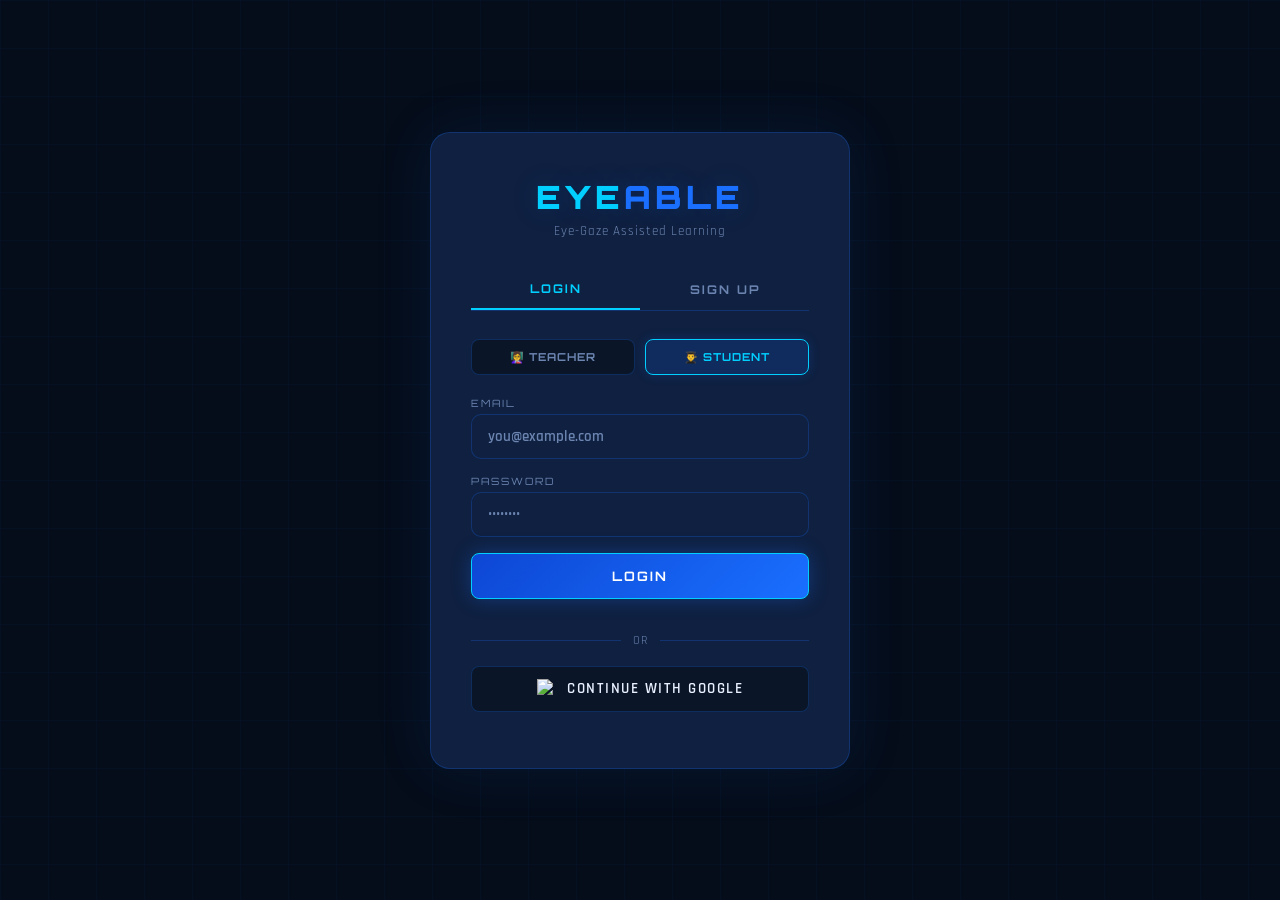
==== commit 87346ac2: "fixed keyboard precision and ui" ====
--- a/login.html
+++ b/login.html
@@ -2,210 +2,203 @@
 <html>
 <head>
   <title>EyeAble - Login</title>
+  <link href="https://fonts.googleapis.com/css2?family=Orbitron:wght@700;900&family=Rajdhani:wght@400;600&display=swap" rel="stylesheet">
+  <link rel="stylesheet" href="style.css">
   <style>
     * { box-sizing: border-box; margin: 0; padding: 0; }
     body {
-      font-family: Arial, sans-serif;
-      display: flex;
-      justify-content: center;
-      align-items: center;
-      min-height: 100vh;
-      background: linear-gradient(135deg, #667eea 0%, #764ba2 100%);
-      padding: 20px;
-    }
+      display: flex; align-items: center; justify-content: center;
+      min-height: 100vh; overflow: auto; padding: 24px;
+    }
+
     .auth-container {
-      background: white;
-      padding: 40px;
+      position: relative; z-index: 1;
+      background: var(--card);
+      border: 1px solid var(--border);
       border-radius: 20px;
-      box-shadow: 0 10px 40px rgba(0,0,0,0.2);
-      width: 420px;
-      max-width: 100%;
+      padding: 44px 40px 36px;
+      width: 420px; max-width: 100%;
       text-align: center;
-    }
-    .auth-container h1 { color: #333; font-size: 32px; margin-bottom: 6px; }
-    .auth-container .subtitle { color: #888; font-size: 14px; margin-bottom: 24px; }
+      box-shadow: 0 0 60px rgba(26,111,255,0.1);
+    }
+
+    .auth-logo {
+      font-family: 'Orbitron', monospace;
+      font-size: 32px; font-weight: 900;
+      color: var(--cyan); letter-spacing: 4px;
+      text-shadow: 0 0 28px rgba(26,111,255,0.2);
+      margin-bottom: 6px;
+    }
+    .auth-logo span { color: var(--blue); }
+    .auth-sub {
+      font-size: 13px; color: var(--muted);
+      letter-spacing: 1px; margin-bottom: 30px;
+    }
+
+    /* tabs */
     .tab-container {
-      display: flex;
+      display: flex; border-bottom: 1px solid var(--border);
       margin-bottom: 28px;
-      border-bottom: 2px solid #eee;
     }
     .tab {
-      flex: 1;
-      padding: 12px;
-      font-size: 16px;
-      font-weight: bold;
-      background: none;
-      border: none;
-      cursor: pointer;
-      color: #999;
-      transition: color 0.2s;
-    }
-    .tab.active { color: #667eea; border-bottom: 3px solid #667eea; margin-bottom: -2px; }
+      flex: 1; padding: 12px; font-family: 'Orbitron', monospace;
+      font-size: 12px; letter-spacing: 2px;
+      background: none; border: none; color: var(--muted);
+      cursor: pointer; transition: color 0.2s;
+      box-shadow: none; border-radius: 0;
+      text-transform: uppercase;
+    }
+    .tab:hover { transform: none; box-shadow: none; color: var(--text); }
+    .tab.active { color: var(--cyan); border-bottom: 2px solid var(--cyan); }
+
+    /* auth forms */
     .auth-form { display: none; }
     .auth-form.active { display: block; }
-    .input-group { margin-bottom: 18px; text-align: left; }
-    .input-group label { display: block; margin-bottom: 5px; color: #555; font-weight: bold; font-size: 14px; }
+
+    /* role selector */
+    .role-selector { display: flex; gap: 10px; margin-bottom: 22px; }
+    .role-btn {
+      flex: 1; padding: 10px;
+      font-family: 'Orbitron', monospace; font-size: 11px; letter-spacing: 1px;
+      background: var(--surface); color: var(--muted);
+      border: 1px solid var(--border); border-radius: 8px;
+      cursor: pointer; transition: all 0.2s;
+      box-shadow: none;
+    }
+    .role-btn:hover { color: var(--text); border-color: var(--blue); transform: none; box-shadow: none; }
+    .role-btn.active {
+      background: rgba(26,111,255,0.15);
+      border-color: var(--cyan); color: var(--cyan);
+      box-shadow: 0 0 12px rgba(26,111,255,0.2);
+    }
+
+    /* input groups */
+    .input-group { margin-bottom: 16px; text-align: left; }
+    .input-group label {
+      display: block; margin-bottom: 5px;
+      font-family: 'Orbitron', monospace; font-size: 10px;
+      letter-spacing: 2px; color: var(--muted); text-transform: uppercase;
+    }
     .input-group input {
-      width: 100%;
-      padding: 12px;
-      border: 2px solid #ddd;
-      border-radius: 8px;
-      font-size: 16px;
-      transition: border-color 0.2s;
-    }
-    .input-group input:focus { outline: none; border-color: #667eea; }
-    .role-selector {
-      display: flex;
-      gap: 12px;
-      margin-bottom: 22px;
-    }
-    .role-note { font-size: 13px; color: #888; margin-bottom: 18px; text-align: left; }
-    .role-btn {
-      flex: 1;
-      padding: 12px;
-      border: 2px solid #ddd;
-      background: white;
-      border-radius: 8px;
-      font-size: 15px;
-      font-weight: bold;
-      cursor: pointer;
-      transition: all 0.2s;
-      color: #555;
-    }
-    .role-btn.teacher.active { background: #28a745; color: white; border-color: #28a745; }
-    .role-btn.student.active { background: #007bff; color: white; border-color: #007bff; }
+      width: 100%; padding: 12px 16px;
+      font-size: 15px; font-weight: 600;
+    }
+
+    /* auth action button */
     .auth-btn {
-      width: 100%;
-      padding: 13px;
-      background: #667eea;
-      color: white;
-      border: none;
-      border-radius: 8px;
-      font-size: 17px;
-      font-weight: bold;
-      cursor: pointer;
-      margin-bottom: 14px;
-      transition: background 0.2s;
-    }
-    .auth-btn:hover { background: #5a67d8; }
+      width: 100%; padding: 14px;
+      font-family: 'Orbitron', monospace; font-size: 13px;
+      letter-spacing: 2px; margin-bottom: 16px;
+      background: linear-gradient(135deg, var(--blue2), var(--blue));
+      border: 1px solid var(--cyan);
+      box-shadow: 0 0 20px rgba(26,111,255,0.3);
+    }
+    .auth-btn:hover { box-shadow: 0 0 32px rgba(26,111,255,0.5); }
+
+    /* google button */
     .google-btn {
-      width: 100%;
-      padding: 13px;
-      background: white;
-      color: #444;
-      border: 2px solid #ddd;
-      border-radius: 8px;
-      font-size: 16px;
-      font-weight: bold;
-      cursor: pointer;
-      display: flex;
-      align-items: center;
-      justify-content: center;
-      gap: 10px;
-      margin-bottom: 18px;
-      transition: all 0.2s;
-    }
-    .google-btn:hover { background: #f8f9fa; border-color: #4285f4; }
-    .google-btn img { width: 22px; height: 22px; }
+      width: 100%; padding: 12px;
+      background: var(--surface); color: var(--text);
+      border: 1px solid var(--border); border-radius: 8px;
+      font-family: 'Rajdhani', sans-serif; font-size: 15px; font-weight: 600;
+      cursor: pointer; display: flex; align-items: center; justify-content: center;
+      gap: 10px; margin-bottom: 20px;
+      transition: border-color 0.2s, box-shadow 0.2s;
+      box-shadow: none;
+    }
+    .google-btn:hover { border-color: var(--blue); box-shadow: 0 0 14px rgba(26,111,255,0.2); transform: none; }
+    .google-btn img { width: 20px; height: 20px; }
+
+    /* divider */
     .divider {
-      display: flex;
-      align-items: center;
-      color: #bbb;
-      margin: 16px 0;
-      font-size: 13px;
-    }
-    .divider::before, .divider::after { content: ''; flex: 1; border-bottom: 1px solid #eee; }
-    .divider span { padding: 0 10px; }
-    .error-msg {
-      color: #dc3545;
-      background: #f8d7da;
-      border-radius: 6px;
-      padding: 10px;
-      font-size: 14px;
-      margin-bottom: 12px;
-      display: none;
-    }
-    .success-msg {
-      color: #155724;
-      background: #d4edda;
-      border-radius: 6px;
-      padding: 10px;
-      font-size: 14px;
-      margin-bottom: 12px;
-      display: none;
-    }
-    .switch-link { color: #888; font-size: 14px; margin-top: 10px; }
-    .switch-link a { color: #667eea; text-decoration: none; font-weight: bold; cursor: pointer; }
-    .switch-link a:hover { text-decoration: underline; }
+      display: flex; align-items: center;
+      color: var(--muted); margin: 18px 0; font-size: 12px;
+    }
+    .divider::before, .divider::after {
+      content: ''; flex: 1; border-bottom: 1px solid var(--border);
+    }
+    .divider span { padding: 0 12px; letter-spacing: 1px; }
+
+    /* messages */
+    .error-message {
+      color: var(--muted); background: rgba(26,111,255,0.15);
+      border: 1px solid rgba(26,111,255,0.15);
+      border-radius: 8px; padding: 10px 14px;
+      font-size: 13px; margin: 12px 0; display: none;
+    }
+    .success-message {
+      color: var(--blue); background: rgba(26,111,255,0.1);
+      border: 1px solid rgba(26,111,255,0.1);
+      border-radius: 8px; padding: 10px 14px;
+      font-size: 13px; margin: 12px 0; display: none;
+    }
   </style>
 </head>
 <body>
+
   <div class="auth-container">
-    <h1>👁️ EyeAble</h1>
-    <p class="subtitle">Eye-tracking powered learning</p>
+    <div class="auth-logo">EYE<span>ABLE</span></div>
+    <div class="auth-sub">Eye-Gaze Assisted Learning</div>
 
     <div class="tab-container">
       <button class="tab active" onclick="switchTab('login')">Login</button>
       <button class="tab" onclick="switchTab('signup')">Sign Up</button>
     </div>
 
-    <!-- LOGIN FORM -->
+    <!-- Login -->
     <div id="loginForm" class="auth-form active">
+      <div class="role-selector">
+        <button class="role-btn teacher" onclick="setRole('teacher','login')">👩‍🏫 Teacher</button>
+        <button class="role-btn student active" onclick="setRole('student','login')">👨‍🎓 Student</button>
+      </div>
       <div class="input-group">
         <label>Email</label>
-        <input type="email" id="loginEmail" placeholder="Enter your email">
+        <input type="email" id="loginEmail" placeholder="you@example.com">
       </div>
       <div class="input-group">
         <label>Password</label>
-        <input type="password" id="loginPassword" placeholder="Enter your password">
-      </div>
-      <div class="error-msg" id="loginError"></div>
+        <input type="password" id="loginPassword" placeholder="••••••••">
+      </div>
       <button class="auth-btn" onclick="loginWithEmail()">Login</button>
       <div class="divider"><span>OR</span></div>
-      <p class="role-note">Signing in with Google? Choose your role first:</p>
-      <div class="role-selector">
-        <button class="role-btn teacher" id="loginTeacherBtn" onclick="setLoginRole('teacher')">👩‍🏫 Teacher</button>
-        <button class="role-btn student active" id="loginStudentBtn" onclick="setLoginRole('student')">👨‍🎓 Student</button>
-      </div>
       <button class="google-btn" onclick="loginWithGoogle()">
-        <img src="https://www.google.com/favicon.ico" alt="Google">
-        Continue with Google
+        <img src="https://www.google.com/favicon.ico" alt="G"> Continue with Google
       </button>
-      <div class="switch-link">Don't have an account? <a onclick="switchTab('signup')">Sign up</a></div>
+      <div class="error-message" id="loginError"></div>
     </div>
 
-    <!-- SIGNUP FORM -->
+    <!-- Sign Up -->
     <div id="signupForm" class="auth-form">
       <p class="role-note">Select your role:</p>
       <div class="role-selector">
-        <button class="role-btn teacher" id="signupTeacherBtn" onclick="setSignupRole('teacher')">👩‍🏫 Teacher</button>
-        <button class="role-btn student active" id="signupStudentBtn" onclick="setSignupRole('student')">👨‍🎓 Student</button>
+        <button class="role-btn teacher" onclick="setRole('teacher','signup')">👩‍🏫 Teacher</button>
+        <button class="role-btn student active" onclick="setRole('student','signup')">👨‍🎓 Student</button>
       </div>
       <div class="input-group">
         <label>Full Name</label>
-        <input type="text" id="signupName" placeholder="Enter your name">
+        <input type="text" id="signupName" placeholder="Your name">
       </div>
       <div class="input-group">
         <label>Email</label>
-        <input type="email" id="signupEmail" placeholder="Enter your email">
+        <input type="email" id="signupEmail" placeholder="you@example.com">
       </div>
       <div class="input-group">
         <label>Password</label>
-        <input type="password" id="signupPassword" placeholder="At least 6 characters">
+        <input type="password" id="signupPassword" placeholder="Min. 6 characters">
       </div>
       <div class="input-group">
         <label>Confirm Password</label>
         <input type="password" id="signupConfirmPassword" placeholder="Repeat password">
-      </div>
-      <div class="error-msg" id="signupError"></div>
-      <div class="success-msg" id="signupSuccess"></div>
+        <input type="password" id="signupConfirmPassword" placeholder="Repeat password">
+      </div>
       <button class="auth-btn" onclick="signupWithEmail()">Create Account</button>
       <div class="divider"><span>OR</span></div>
+      <div class="divider"><span>OR</span></div>
       <button class="google-btn" onclick="loginWithGoogle()">
-        <img src="https://www.google.com/favicon.ico" alt="Google">
-        Sign up with Google
+        <img src="https://www.google.com/favicon.ico" alt="G"> Sign up with Google
       </button>
-      <div class="switch-link">Already have an account? <a onclick="switchTab('login')">Login</a></div>
+      <div class="success-message" id="signupSuccess"></div>
+      <div class="error-message" id="signupError"></div>
     </div>
   </div>
 
@@ -220,137 +213,131 @@
       projectId: "eyeable-2026",
       storageBucket: "eyeable-2026.firebasestorage.app",
       messagingSenderId: "29944050006",
-      appId: "1:29944050006:web:33515697c3aac35432e6f7",
-      measurementId: "G-YMPV5EPEDV"
+      appId: "1:29944050006:web:33515697c3aac35432e6f7"
     };
-
     firebase.initializeApp(firebaseConfig);
     const auth = firebase.auth();
     const database = firebase.database();
 
-    let loginRole = 'student';   // used only for Google sign-in on login tab
-    let signupRole = 'student';  // used for all signup paths
-
-    auth.signOut(); // always force fresh login
+    let selectedRole = 'student';
+    let currentForm  = 'login';
 
     function switchTab(tab) {
+      currentForm = tab;
       document.querySelectorAll('.tab').forEach(t => t.classList.remove('active'));
-      document.querySelectorAll('.auth-form').forEach(f => f.classList.remove('active'));
-      if (tab === 'login') {
-        document.querySelectorAll('.tab')[0].classList.add('active');
-        document.getElementById('loginForm').classList.add('active');
-      } else {
-        document.querySelectorAll('.tab')[1].classList.add('active');
-        document.getElementById('signupForm').classList.add('active');
-      }
-    }
-
-    function setLoginRole(role) {
-      loginRole = role;
-      document.getElementById('loginTeacherBtn').classList.toggle('active', role === 'teacher');
-      document.getElementById('loginStudentBtn').classList.toggle('active', role === 'student');
-    }
-
-    function setSignupRole(role) {
-      signupRole = role;
-      document.getElementById('signupTeacherBtn').classList.toggle('active', role === 'teacher');
-      document.getElementById('signupStudentBtn').classList.toggle('active', role === 'student');
+      document.querySelector('.' + tab + '-tab').classList.add('active');
+      document.getElementById('loginForm').classList.toggle('active',  tab==='login');
+      document.getElementById('signupForm').classList.toggle('active', tab==='signup');
+      setRole('student', tab);
+    }
+
+    function setRole(role, form) {
+      selectedRole = role;
+      const sel = form==='login' ? '#loginForm' : '#signupForm';
+      document.querySelectorAll(sel + ' .role-btn').forEach(b => b.classList.remove('active'));
+      document.querySelector(sel + ' .role-btn.' + role).classList.add('active');
+    }
+
+    async function signupWithEmail() {
+      const name  = document.getElementById('signupName').value;
+      const email = document.getElementById('signupEmail').value;
+      const pass  = document.getElementById('signupPassword').value;
+      const conf  = document.getElementById('signupConfirmPassword').value;
+      hide('signupError'); hide('signupSuccess');
+      if (!name||!email||!pass||!conf) return showErr('signupError','Please fill in all fields');
+      if (pass.length < 6)             return showErr('signupError','Password must be at least 6 characters');
+      if (pass !== conf)               return showErr('signupError','Passwords do not match');
+      try {
+        const cred = await auth.createUserWithEmailAndPassword(email, pass);
+        await cred.user.updateProfile({ displayName: name });
+        await database.ref('users/' + cred.user.uid).set({ name, email, role: selectedRole, createdAt: new Date().toISOString() });
+        showOk('signupSuccess','Account created! Redirecting...');
+        setTimeout(() => redirect(selectedRole), 1500);
+      } catch(e) { showErr('signupError', friendlyError(e)); }
     }
 
     async function loginWithEmail() {
-      const email = document.getElementById('loginEmail').value.trim();
-      const password = document.getElementById('loginPassword').value;
-      hideMsg('loginError');
-
-      if (!email || !password) { showError('loginError', 'Please enter email and password.'); return; }
-
+      const email = document.getElementById('loginEmail').value;
+      const pass  = document.getElementById('loginPassword').value;
+      hide('loginError');
+      if (!email||!pass) return showErr('loginError','Please enter email and password');
       try {
-        const result = await auth.signInWithEmailAndPassword(email, password);
-        const snap = await database.ref('users/' + result.user.uid).once('value');
-        const userData = snap.val();
-        redirectToDashboard(userData ? userData.role : 'student');
-      } catch (err) {
-        showError('loginError', friendlyAuthError(err));
-      }
-    }
-
-    async function signupWithEmail() {
-      const name = document.getElementById('signupName').value.trim();
-      const email = document.getElementById('signupEmail').value.trim();
-      const password = document.getElementById('signupPassword').value;
-      const confirm = document.getElementById('signupConfirmPassword').value;
-      hideMsg('signupError'); hideMsg('signupSuccess');
-
-      if (!name || !email || !password || !confirm) { showError('signupError', 'Please fill in all fields.'); return; }
-      if (password.length < 6) { showError('signupError', 'Password must be at least 6 characters.'); return; }
-      if (password !== confirm) { showError('signupError', 'Passwords do not match.'); return; }
-
-      try {
-        const result = await auth.createUserWithEmailAndPassword(email, password);
-        await result.user.updateProfile({ displayName: name });
-        await database.ref('users/' + result.user.uid).set({
-          name, email, role: signupRole, createdAt: new Date().toISOString()
-        });
-        showSuccess('signupSuccess', 'Account created! Redirecting...');
-        setTimeout(() => redirectToDashboard(signupRole), 1200);
-      } catch (err) {
-        showError('signupError', friendlyAuthError(err));
-      }
+        const cred = await auth.signInWithEmailAndPassword(email, pass);
+        // Always read role from DB — never trust selectedRole UI state for existing users
+        const snap = await database.ref('users/' + cred.user.uid).once('value');
+        const data = snap.val();
+        if (data && data.role) {
+          // Role mismatch: user selected Teacher but their account is Student (or vice versa)
+          if (data.role !== selectedRole) {
+            await auth.signOut();
+            showErr('loginError', `This account is registered as a ${data.role}. Please select the correct role above.`);
+            return;
+          }
+          redirect(data.role);
+        } else {
+          // New user with no record yet — create one with the role they selected in UI
+          await database.ref('users/' + cred.user.uid).set({
+            name: cred.user.displayName || email,
+            email: email,
+            role: selectedRole,
+            createdAt: new Date().toISOString()
+          });
+          redirect(selectedRole);
+        }
+      } catch(e) { showErr('loginError', friendlyError(e)); }
     }
 
     async function loginWithGoogle() {
       const provider = new firebase.auth.GoogleAuthProvider();
-      provider.setCustomParameters({ prompt: 'select_account' });
-      // Determine which role to use based on active tab
-      const isSignupTab = document.getElementById('signupForm').classList.contains('active');
-      const roleToUse = isSignupTab ? signupRole : loginRole;
-
+      provider.setCustomParameters({ prompt:'select_account', authuser:'-1' });
       try {
         const result = await auth.signInWithPopup(provider);
-        const snap = await database.ref('users/' + result.user.uid).once('value');
+        const snap   = await database.ref('users/' + result.user.uid).once('value');
         if (!snap.exists()) {
           await database.ref('users/' + result.user.uid).set({
-            name: result.user.displayName,
-            email: result.user.email,
-            role: roleToUse,
-            createdAt: new Date().toISOString()
+            name: result.user.displayName, email: result.user.email,
+            role: selectedRole, createdAt: new Date().toISOString()
           });
-          redirectToDashboard(roleToUse);
-        } else {
-          redirectToDashboard(snap.val().role);
-        }
-      } catch (err) {
-        showError('loginError', 'Google sign-in failed: ' + err.message);
+          redirect(selectedRole);
+        } else { redirect(snap.val().role); }
+      } catch(e) {
+        showErr(currentForm==='login' ? 'loginError' : 'signupError', 'Google sign-in failed: ' + e.message);
       }
     }
 
-    function redirectToDashboard(role) {
-      if (role === 'teacher') window.location.href = 'teacher.html';
-      else window.location.href = 'index.html';
-    }
-
-    function friendlyAuthError(err) {
+    function redirect(role) {
+      if (role === 'teacher') {
+        localStorage.setItem('isLoggedIn','true');
+        localStorage.setItem('role', role);
+        window.location.href = 'teacher.html';
+      } else if (role === 'student') {
+        localStorage.setItem('isLoggedIn','true');
+        localStorage.setItem('role', role);
+        window.location.href = 'index.html';
+      } else {
+        // Unknown role — show error instead of redirecting anywhere
+        const errId = currentForm === 'login' ? 'loginError' : 'signupError';
+        showErr(errId, 'Account has no role assigned. Please contact your administrator.');
+      }
+    }
+
+    function friendlyError(e) {
       const map = {
-        'auth/user-not-found': 'No account found with this email.',
-        'auth/wrong-password': 'Incorrect password.',
-        'auth/invalid-email': 'Invalid email address.',
-        'auth/email-already-in-use': 'This email is already registered.',
-        'auth/weak-password': 'Password is too weak.',
-        'auth/user-disabled': 'This account has been disabled.',
-        'auth/invalid-credential': 'Email or password is incorrect.',
+        'auth/email-already-in-use': 'Email is already registered.',
+        'auth/invalid-email':        'Invalid email address.',
+        'auth/weak-password':        'Password is too weak.',
+        'auth/user-not-found':       'User not found.',
+        'auth/wrong-password':       'Incorrect password.',
+        'auth/user-disabled':        'This account has been disabled.',
       };
-      return map[err.code] || err.message;
-    }
-
-    function showError(id, msg) {
-      const el = document.getElementById(id);
-      el.textContent = msg; el.style.display = 'block';
-    }
-    function showSuccess(id, msg) {
-      const el = document.getElementById(id);
-      el.textContent = msg; el.style.display = 'block';
-    }
-    function hideMsg(id) { document.getElementById(id).style.display = 'none'; }
+      return map[e.code] || e.message;
+    }
+
+    function showErr(id, msg) { const el=document.getElementById(id); el.textContent=msg; el.style.display='block'; }
+    function showOk(id, msg)  { const el=document.getElementById(id); el.textContent=msg; el.style.display='block'; }
+    function hide(id)         { document.getElementById(id).style.display='none'; }
+
+    setRole('student','login');
   </script>
 </body>
 </html>
--- a/style.css
+++ b/style.css
@@ -0,0 +1,257 @@
+/* ═══════════════════════════════════════════════════════
+   EyeAble — style.css  (shared across all pages)
+   ═══════════════════════════════════════════════════════ */
+
+@import url('https://fonts.googleapis.com/css2?family=Orbitron:wght@700;900&family=Rajdhani:wght@400;600&display=swap');
+
+:root {
+  --bg:      #050d1a;
+  --surface: #0a1628;
+  --card:    #0f2040;
+  --blue:    #1a6fff;
+  --blue2:   #0d47d4;
+  --cyan:    #00cfff;
+  --text:    #e8f0ff;
+  --muted:   #6b84b0;
+  --danger:  #ff3b5c;
+  --success: #00ffaa;
+  --border:  rgba(26,111,255,0.25);
+}
+
+* { box-sizing: border-box; margin: 0; padding: 0; }
+
+body {
+  font-family: 'Rajdhani', sans-serif;
+  background: var(--bg);
+  color: var(--text);
+  min-height: 100vh;
+}
+
+/* animated grid */
+body::before {
+  content: '';
+  position: fixed; inset: 0;
+  background-image:
+    linear-gradient(rgba(26,111,255,0.04) 1px, transparent 1px),
+    linear-gradient(90deg, rgba(26,111,255,0.04) 1px, transparent 1px);
+  background-size: 48px 48px;
+  pointer-events: none; z-index: 0;
+}
+
+h1 {
+  font-family: 'Orbitron', monospace;
+  font-size: 26px;
+  font-weight: 900;
+  color: var(--cyan);
+  letter-spacing: 3px;
+  text-shadow: 0 0 24px rgba(0,207,255,0.5);
+  margin-bottom: 24px;
+}
+
+h2 {
+  font-family: 'Orbitron', monospace;
+  font-size: 14px;
+  letter-spacing: 3px;
+  color: var(--muted);
+  text-transform: uppercase;
+  margin: 28px 0 12px;
+}
+
+/* ── shared topbar ── */
+.topbar {
+  position: fixed; top: 0; left: 0; right: 0; height: 60px;
+  background: rgba(5,13,26,0.94);
+  border-bottom: 1px solid var(--border);
+  backdrop-filter: blur(10px);
+  display: flex; align-items: center; justify-content: space-between;
+  padding: 0 24px; z-index: 1000;
+}
+.logo {
+  font-family: 'Orbitron', monospace; font-size: 20px; font-weight: 900;
+  color: var(--cyan); letter-spacing: 2px;
+  text-shadow: 0 0 20px rgba(0,207,255,0.6);
+}
+.logo span { color: var(--blue); }
+
+/* ── user info pill ── */
+.user-info {
+  font-family: 'Rajdhani', sans-serif;
+  font-size: 13px; font-weight: 600; letter-spacing: 0.5px;
+  color: var(--muted);
+  background: var(--card);
+  border: 1px solid var(--border);
+  padding: 6px 16px; border-radius: 20px;
+  position: static; box-shadow: none;
+}
+
+/* ── buttons base ── */
+button {
+  font-family: 'Rajdhani', sans-serif;
+  font-size: 14px; font-weight: 700;
+  letter-spacing: 1.5px; text-transform: uppercase;
+  padding: 10px 22px; border: none; border-radius: 8px;
+  cursor: pointer; transition: box-shadow 0.2s, background 0.2s, transform 0.1s;
+  background: linear-gradient(135deg, var(--blue2), var(--blue));
+  color: #fff;
+  box-shadow: 0 0 16px rgba(26,111,255,0.25);
+}
+button:hover {
+  box-shadow: 0 0 28px rgba(26,111,255,0.45);
+  transform: translateY(-1px);
+}
+
+/* ── logout btn ── */
+.logout-btn {
+  background: transparent;
+  color: var(--danger);
+  border: 1px solid var(--danger);
+  padding: 7px 20px;
+  font-family: 'Orbitron', monospace;
+  font-size: 13px;
+  box-shadow: none;
+  position: static; z-index: auto;
+}
+.logout-btn:hover {
+  background: rgba(255,59,92,0.12);
+  box-shadow: 0 0 14px rgba(255,59,92,0.3);
+  transform: none;
+}
+
+/* ── keyboard (legacy, overridden by index.html inline styles) ── */
+#keyboard {
+  display: grid;
+  grid-template-columns: repeat(7, 1fr);
+  gap: 12px;
+  justify-content: center;
+  margin: 30px auto;
+  width: 90%; max-width: 1000px;
+}
+
+.key {
+  padding: 20px; font-size: 22px; font-weight: bold;
+  font-family: 'Orbitron', monospace;
+  border-radius: 12px;
+  border: 1px solid rgba(26,111,255,0.3);
+  background: var(--card); color: var(--text);
+  cursor: pointer;
+  box-shadow: 0 4px 12px rgba(0,0,0,0.3);
+  transition: transform 0.1s, box-shadow 0.1s, border-color 0.1s;
+  user-select: none;
+}
+.key.active {
+  border-color: var(--cyan) !important;
+  box-shadow: 0 0 28px rgba(0,207,255,0.5) !important;
+  color: var(--cyan) !important;
+  transform: scale(1.08);
+}
+.key:hover { background: rgba(26,111,255,0.12); }
+
+/* ── textarea / inputs ── */
+textarea, input[type="text"], input[type="email"],
+input[type="password"], #questionInput {
+  font-family: 'Rajdhani', sans-serif;
+  font-size: 16px; font-weight: 600;
+  color: var(--text);
+  background: var(--card);
+  border: 1px solid var(--border);
+  border-radius: 10px;
+  padding: 12px 16px;
+  outline: none;
+  transition: border-color 0.2s, box-shadow 0.2s;
+  width: 100%;
+}
+textarea:focus, input:focus, #questionInput:focus {
+  border-color: var(--cyan);
+  box-shadow: 0 0 16px rgba(0,207,255,0.15);
+}
+textarea::placeholder, input::placeholder { color: var(--muted); }
+
+/* ── cards / panels ── */
+.card, .answer-card, .stats, .student-answer, .question-card {
+  background: var(--card);
+  border: 1px solid var(--border);
+  border-radius: 14px;
+  padding: 20px 24px;
+  margin-bottom: 16px;
+  box-shadow: 0 0 40px rgba(26,111,255,0.06);
+}
+
+.student-answer {
+  font-family: 'Orbitron', monospace;
+  font-size: 20px; font-weight: 700;
+  letter-spacing: 4px; color: var(--cyan);
+  min-height: 60px;
+  border-color: rgba(0,207,255,0.3);
+  box-shadow: inset 0 0 20px rgba(0,207,255,0.04);
+}
+
+.answer-card strong { color: var(--success); font-size: 15px; }
+.answer-card p { font-size: 20px; font-weight: 600; color: var(--text); margin: 6px 0; }
+.answer-card small { color: var(--muted); font-size: 12px; letter-spacing: 0.5px; }
+
+.stats {
+  font-size: 14px; line-height: 2;
+  border-color: rgba(0,207,255,0.15);
+  background: rgba(0,207,255,0.04);
+}
+.stats strong {
+  font-family: 'Orbitron', monospace;
+  font-size: 11px; letter-spacing: 2px; color: var(--cyan);
+}
+
+/* coloured action buttons */
+.refresh-btn {
+  background: linear-gradient(135deg, #0d6e6e, #00cfff22);
+  border: 1px solid rgba(0,207,255,0.4);
+  color: var(--cyan);
+  box-shadow: 0 0 12px rgba(0,207,255,0.15);
+}
+.refresh-btn:hover { box-shadow: 0 0 24px rgba(0,207,255,0.3); }
+
+.clear-btn {
+  background: transparent;
+  border: 1px solid var(--danger);
+  color: var(--danger);
+  box-shadow: none;
+}
+.clear-btn:hover { background: rgba(255,59,92,0.1); box-shadow: 0 0 14px rgba(255,59,92,0.25); transform: none; }
+
+/* ── WebGazer container ── */
+#webgazerVideoContainer {
+  position: fixed !important;
+  top: 68px !important; right: 16px !important; left: auto !important;
+  width: 160px !important; height: 120px !important;
+  z-index: 9999 !important; overflow: hidden !important;
+  border: 1px solid rgba(26,111,255,0.4) !important;
+  border-radius: 10px !important;
+  background: #000 !important;
+  box-shadow: 0 0 20px rgba(26,111,255,0.2) !important;
+}
+#webgazerVideoContainer video {
+  width: 100% !important; height: 100% !important;
+  object-fit: cover !important; position: absolute !important;
+  top: 50% !important; left: 50% !important;
+  transform: translate(-50%,-50%) !important;
+}
+#webgazerVideoContainer canvas,
+#webgazerFaceOverlay, #webgazerFaceFeedbackBox, #webgazerPredictionPointsCanvas {
+  width: 100% !important; height: 100% !important;
+  position: absolute !important;
+  top: 50% !important; left: 50% !important;
+  transform: translate(-50%,-50%) !important;
+  pointer-events: none !important;
+}
+
+/* ── loading indicator ── */
+.loading {
+  position: fixed; top: 50%; left: 50%;
+  transform: translate(-50%,-50%);
+  background: var(--card);
+  border: 1px solid var(--cyan);
+  color: var(--cyan);
+  font-family: 'Orbitron', monospace;
+  font-size: 14px; letter-spacing: 2px;
+  padding: 24px 48px; border-radius: 12px;
+  box-shadow: 0 0 40px rgba(0,207,255,0.2);
+  z-index: 10000;
+}
